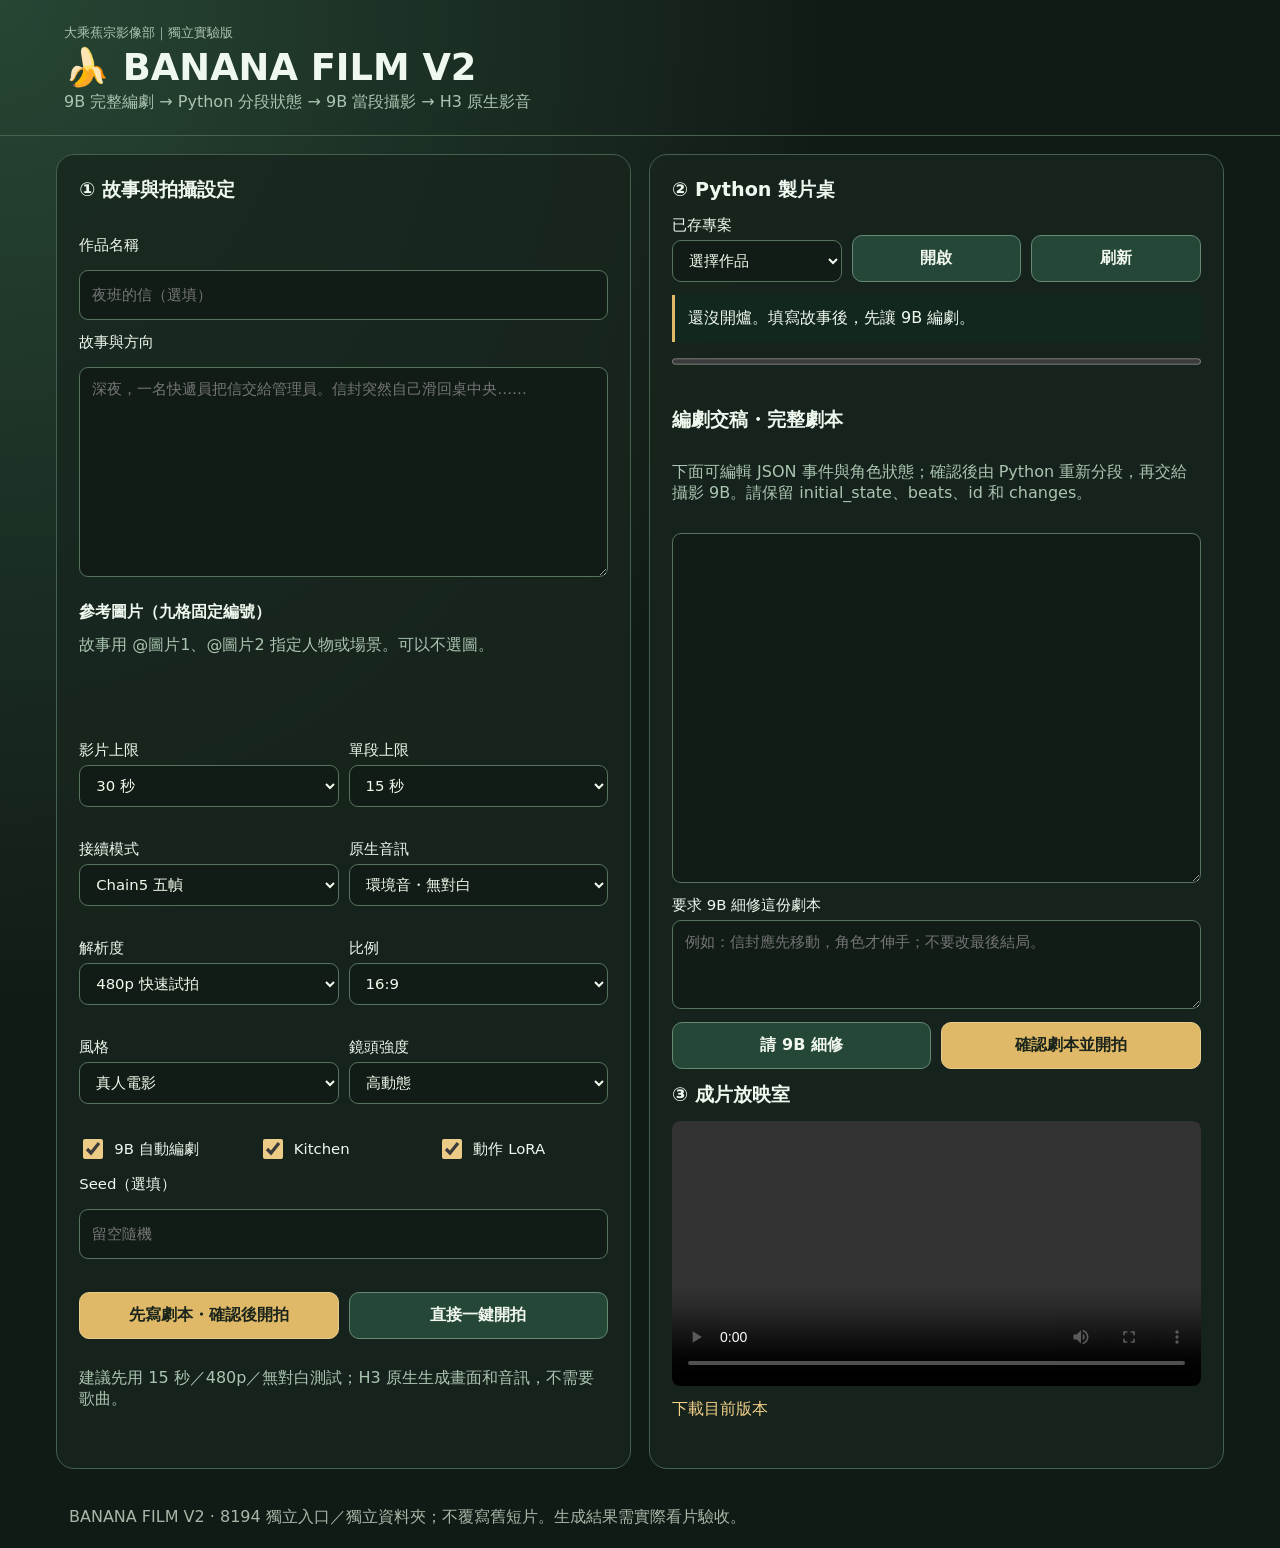
==== film_v2/web/index.html @ de1bd7c6 "feat(film-v2-public): add independent Python-owned film module film_v2/web/index.html" ====
<!doctype html>
<html lang="zh-Hant"><head><meta charset="utf-8"><meta name="viewport" content="width=device-width,initial-scale=1">
<title>BANANA FILM V2｜Python 製片所</title>
<style>
:root{font-family:system-ui,-apple-system,"Noto Sans TC",sans-serif;color-scheme:dark;background:#111b16;color:#eff8ee}*{box-sizing:border-box}
body{margin:0;background:radial-gradient(ellipse at top left,#274634 0,#111b16 46%)}
header{padding:22px 5vw;border-bottom:1px solid #48624d}h1{margin:.1em 0;font-size:clamp(1.45rem,4vw,2.3rem)}
h2{font-size:1.2rem;margin:0}h3{margin:12px 0;font-size:1rem}small,.muted{color:#abc4b1}
.wrap{max-width:1270px;margin:auto}.grid{display:grid;grid-template-columns:1fr 1fr;gap:18px;padding:18px 4vw}
.panel{background:#17251ec9;border:1px solid #45604e;padding:22px;border-radius:18px;min-width:0}
.stack{display:grid;gap:13px}.inline{display:flex;gap:10px;flex-wrap:wrap;align-items:end}.inline>*{flex:1 1 150px}
label{display:grid;gap:5px;font-size:.93rem}input,select,textarea,button{font:inherit;min-width:0}
input:not([type=file]):not([type=checkbox]),select,textarea{background:#101c15;color:#f4faed;border:1px solid #58735d;border-radius:9px;padding:10px 12px;width:100%}
textarea{resize:vertical;line-height:1.5}textarea.code{min-height:350px;font:12px/1.5 ui-monospace,Consolas,monospace}
input[type=file]{max-width:100%;font-size:11px}input[type=checkbox]{width:20px;height:20px;accent-color:#eccb87}
button{background:#dfb967;color:#1a241b;border:1px solid #e9cb8b;padding:12px 15px;border-radius:10px;font-weight:700;cursor:pointer}
button.secondary{color:#f1f7ef;background:#244738;border-color:#668972}button:disabled{opacity:.5;cursor:default}
.uploads{display:grid;grid-template-columns:repeat(3,minmax(0,1fr));gap:9px}.uploads label{padding:8px;border:1px dashed #65856d;border-radius:8px}
.check{display:flex;align-items:center;gap:8px}.status{padding:13px;border-left:3px solid #dfb967;background:#12271d;white-space:pre-wrap;overflow-wrap:anywhere}
.scene{border:1px solid #43634d;border-radius:12px;padding:12px;margin:8px 0;display:grid;gap:10px}
.scene pre{white-space:pre-wrap;overflow-wrap:anywhere;max-height:250px;overflow:auto;color:#bbe0c5}
.scene video,video.main{width:100%;max-height:370px;background:#000;border-radius:8px}
a{color:#f4d18a}progress{width:100%;height:13px}footer{padding:20px 5vw;color:#a6b7a7}
@media(max-width:850px){.grid{grid-template-columns:1fr;padding:12px}.panel{padding:16px}.uploads{grid-template-columns:repeat(2,minmax(0,1fr))}}
</style></head><body>
<header><div class="wrap"><small>大乘蕉宗影像部｜獨立實驗版</small><h1>🍌 BANANA FILM V2</h1><span class="muted">9B 完整編劇 → Python 分段狀態 → 9B 當段攝影 → H3 原生影音</span></div></header>
<main class="wrap grid">
<section class="panel stack"><h2>① 故事與拍攝設定</h2>
<label>作品名稱<input id="project" placeholder="夜班的信（選填）"></label>
<label>故事與方向<textarea id="story" rows="8" maxlength="30000" placeholder="深夜，一名快遞員把信交給管理員。信封突然自己滑回桌中央……"></textarea></label>
<div><h3>參考圖片（九格固定編號）</h3><span class="muted">故事用 @圖片1、@圖片2 指定人物或場景。可以不選圖。</span></div>
<div class="uploads" id="uploads"></div>
<div class="inline"><label>影片上限<select id="length"><option value="15">15 秒・快測</option><option value="30" selected>30 秒</option><option value="60">60 秒</option><option value="90">90 秒</option><option value="120">120 秒</option><option value="180">180 秒</option></select></label>
<label>單段上限<select id="segment"><option value="6">6 秒</option><option value="10">10 秒</option><option value="15" selected>15 秒</option></select></label></div>
<div class="inline"><label>接續模式<select id="mode"><option value="chain5" selected>Chain5 五幀</option><option value="chain">單張末幀</option><option value="independent">獨立片段</option></select></label><label>原生音訊<select id="sound"><option value="ambient">環境音・無對白</option><option value="dialogue">依故事生成對白</option></select></label></div>
<div class="inline"><label>解析度<select id="resolution"><option value="480p" selected>480p 快速試拍</option><option value="720p">720p 高畫質</option></select></label><label>比例<select id="aspect"><option>16:9</option><option>9:16</option><option>4:5</option><option>1:1</option></select></label></div>
<div class="inline"><label>風格<select id="style"><option>真人電影</option><option>動畫</option><option>特攝</option><option>依故事決定</option></select></label><label>鏡頭強度<select id="intensity"><option value="normal">自然</option><option value="high" selected>高動態</option><option value="extreme">電影爆發</option></select></label></div>
<div class="inline"><label class="check"><input type="checkbox" id="auto" checked> 9B 自動編劇</label><label class="check"><input type="checkbox" id="kitchen" checked> Kitchen</label><label class="check"><input type="checkbox" id="motion" checked> 動作 LoRA</label></div>
<label>Seed（選填）<input id="seed" inputmode="numeric" placeholder="留空隨機"></label>
<div class="inline"><button id="draft">先寫劇本・確認後開拍</button><button id="direct" class="secondary">直接一鍵開拍</button></div>
<p class="muted">建議先用 15 秒／480p／無對白測試；H3 原生生成畫面和音訊，不需要歌曲。</p>
</section>
<section class="panel stack">
<h2>② Python 製片桌</h2><div class="inline"><label>已存專案<select id="projects"><option value="">選擇作品</option></select></label><button id="load" class="secondary">開啟</button><button id="refresh" class="secondary">刷新</button></div>
<div id="status" class="status">還沒開爐。填寫故事後，先讓 9B 編劇。</div>
<progress id="progress" max="1" value="0"></progress><small id="progress-label"></small>
<div class="inline"><button id="resume" class="secondary" hidden>失敗續跑</button><button id="stop" class="secondary" hidden>本段後停機</button></div>
<section id="review" class="stack" hidden><h2>編劇交稿・完整劇本</h2>
<p class="muted">下面可編輯 JSON 事件與角色狀態；確認後由 Python 重新分段，再交給攝影 9B。請保留 initial_state、beats、id 和 changes。</p>
<textarea id="script" class="code" spellcheck="false"></textarea>
<label>要求 9B 細修這份劇本<textarea id="instruction" rows="3" placeholder="例如：信封應先移動，角色才伸手；不要改最後結局。"></textarea></label>
<div class="inline"><button id="revise" class="secondary">請 9B 細修</button><button id="approve">確認劇本並開拍</button></div></section>
<section id="movie" class="stack" hidden><h2>③ 成片放映室</h2>
<video id="video" class="main" controls playsinline></video><a id="download" target="_blank">下載目前版本</a><div id="versions"></div></section>
<div id="clips" class="stack"></div>
</section></main>
<footer class="wrap">BANANA FILM V2 · 8194 獨立入口／獨立資料夾；不覆寫舊短片。生成結果需實際看片驗收。</footer>
<script src="/app.js"></script>
</body></html>
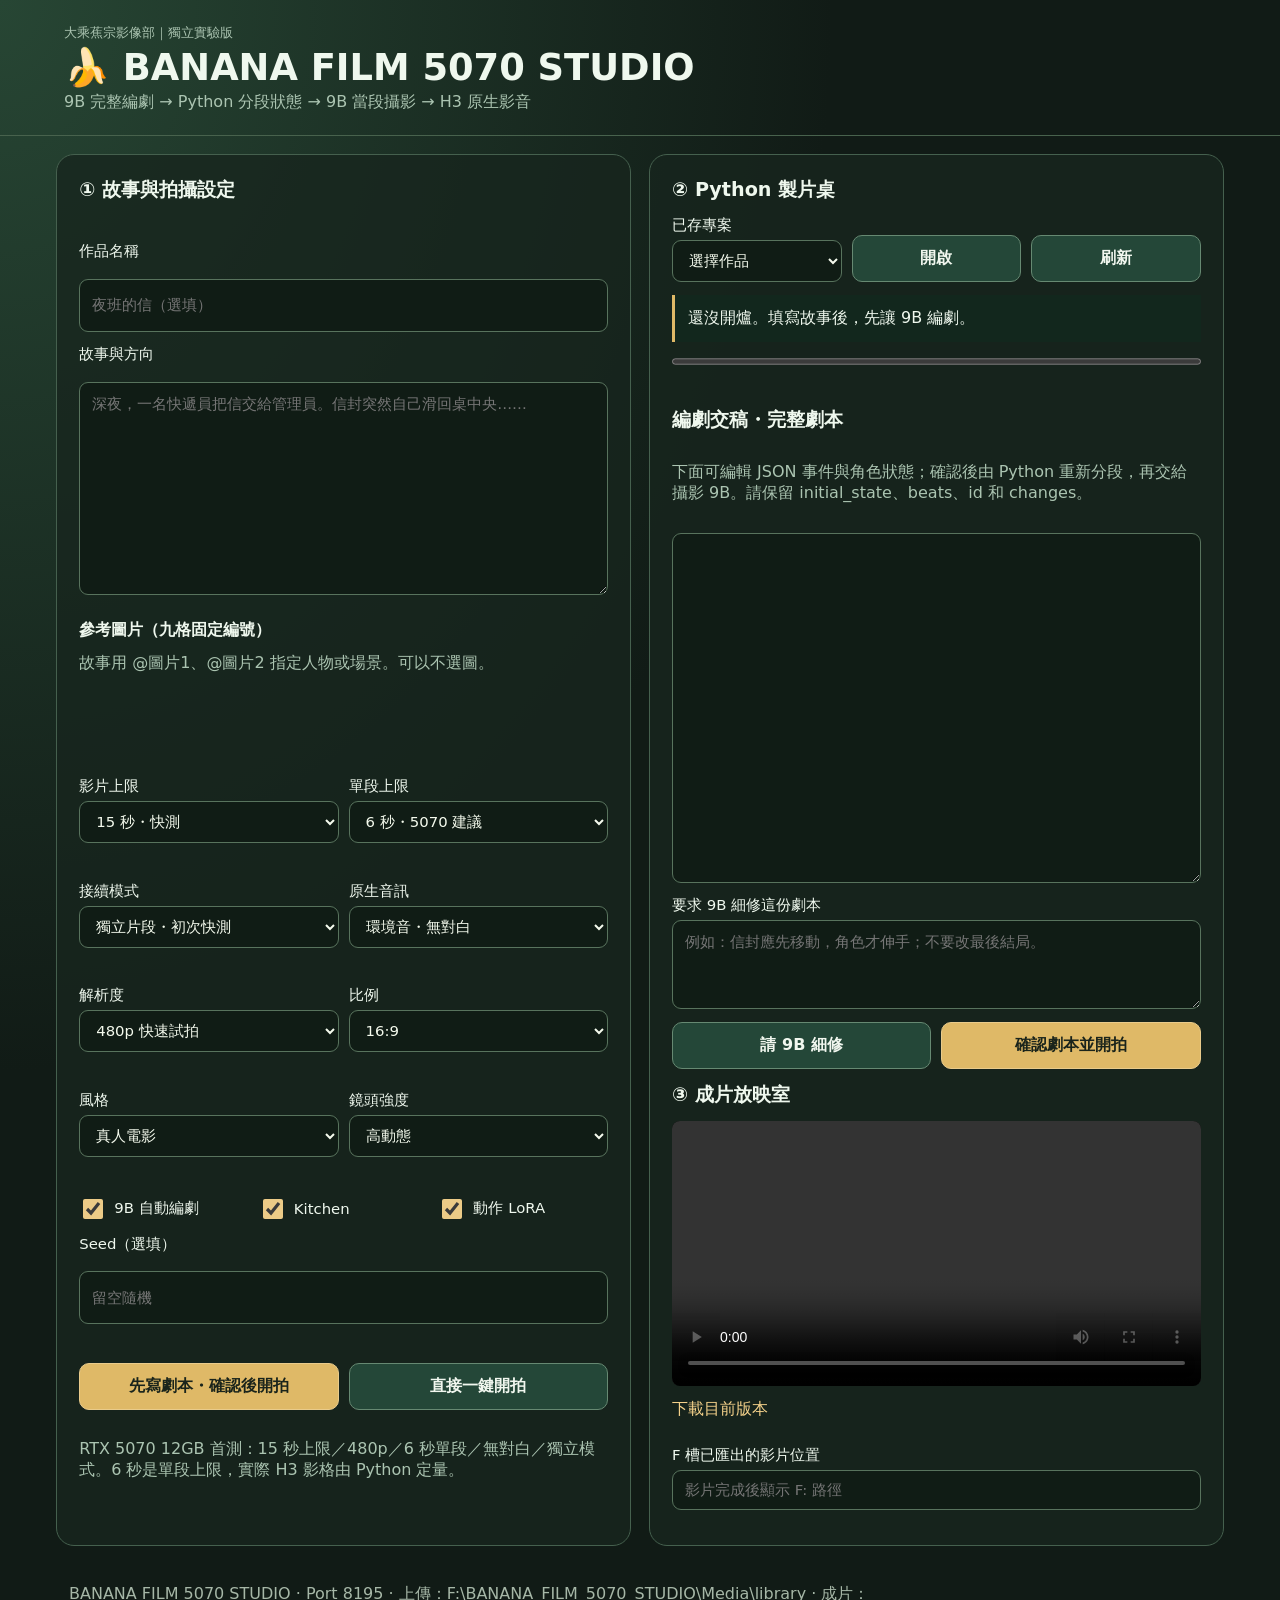
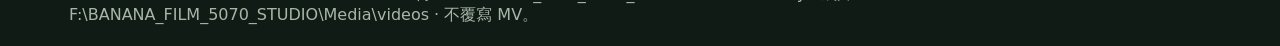
==== commit e4354f57: "feat(local-5070): 480p/6-second safe defaults and visible F-drive video export path" ====
--- a/film_v2/web/index.html
+++ b/film_v2/web/index.html
@@ -1,6 +1,6 @@
 <!doctype html>
 <html lang="zh-Hant"><head><meta charset="utf-8"><meta name="viewport" content="width=device-width,initial-scale=1">
-<title>BANANA FILM V2｜Python 製片所</title>
+<title>BANANA FILM 5070 STUDIO｜Python 一鍵短片</title>
 <style>
 :root{font-family:system-ui,-apple-system,"Noto Sans TC",sans-serif;color-scheme:dark;background:#111b16;color:#eff8ee}*{box-sizing:border-box}
 body{margin:0;background:radial-gradient(ellipse at top left,#274634 0,#111b16 46%)}
@@ -23,22 +23,22 @@
 a{color:#f4d18a}progress{width:100%;height:13px}footer{padding:20px 5vw;color:#a6b7a7}
 @media(max-width:850px){.grid{grid-template-columns:1fr;padding:12px}.panel{padding:16px}.uploads{grid-template-columns:repeat(2,minmax(0,1fr))}}
 </style></head><body>
-<header><div class="wrap"><small>大乘蕉宗影像部｜獨立實驗版</small><h1>🍌 BANANA FILM V2</h1><span class="muted">9B 完整編劇 → Python 分段狀態 → 9B 當段攝影 → H3 原生影音</span></div></header>
+<header><div class="wrap"><small>大乘蕉宗影像部｜獨立實驗版</small><h1>🍌 BANANA FILM 5070 STUDIO</h1><span class="muted">9B 完整編劇 → Python 分段狀態 → 9B 當段攝影 → H3 原生影音</span></div></header>
 <main class="wrap grid">
 <section class="panel stack"><h2>① 故事與拍攝設定</h2>
 <label>作品名稱<input id="project" placeholder="夜班的信（選填）"></label>
 <label>故事與方向<textarea id="story" rows="8" maxlength="30000" placeholder="深夜，一名快遞員把信交給管理員。信封突然自己滑回桌中央……"></textarea></label>
 <div><h3>參考圖片（九格固定編號）</h3><span class="muted">故事用 @圖片1、@圖片2 指定人物或場景。可以不選圖。</span></div>
 <div class="uploads" id="uploads"></div>
-<div class="inline"><label>影片上限<select id="length"><option value="15">15 秒・快測</option><option value="30" selected>30 秒</option><option value="60">60 秒</option><option value="90">90 秒</option><option value="120">120 秒</option><option value="180">180 秒</option></select></label>
-<label>單段上限<select id="segment"><option value="6">6 秒</option><option value="10">10 秒</option><option value="15" selected>15 秒</option></select></label></div>
-<div class="inline"><label>接續模式<select id="mode"><option value="chain5" selected>Chain5 五幀</option><option value="chain">單張末幀</option><option value="independent">獨立片段</option></select></label><label>原生音訊<select id="sound"><option value="ambient">環境音・無對白</option><option value="dialogue">依故事生成對白</option></select></label></div>
+<div class="inline"><label>影片上限<select id="length"><option value="15" selected>15 秒・快測</option><option value="30">30 秒</option><option value="60">60 秒</option><option value="90">90 秒</option><option value="120">120 秒</option><option value="180">180 秒</option></select></label>
+<label>單段上限<select id="segment"><option value="6" selected>6 秒・5070 建議</option><option value="10">10 秒</option><option value="15">15 秒</option></select></label></div>
+<div class="inline"><label>接續模式<select id="mode"><option value="chain5">Chain5 五幀</option><option value="chain">單張末幀</option><option value="independent" selected>獨立片段・初次快測</option></select></label><label>原生音訊<select id="sound"><option value="ambient">環境音・無對白</option><option value="dialogue">依故事生成對白</option></select></label></div>
 <div class="inline"><label>解析度<select id="resolution"><option value="480p" selected>480p 快速試拍</option><option value="720p">720p 高畫質</option></select></label><label>比例<select id="aspect"><option>16:9</option><option>9:16</option><option>4:5</option><option>1:1</option></select></label></div>
 <div class="inline"><label>風格<select id="style"><option>真人電影</option><option>動畫</option><option>特攝</option><option>依故事決定</option></select></label><label>鏡頭強度<select id="intensity"><option value="normal">自然</option><option value="high" selected>高動態</option><option value="extreme">電影爆發</option></select></label></div>
 <div class="inline"><label class="check"><input type="checkbox" id="auto" checked> 9B 自動編劇</label><label class="check"><input type="checkbox" id="kitchen" checked> Kitchen</label><label class="check"><input type="checkbox" id="motion" checked> 動作 LoRA</label></div>
 <label>Seed（選填）<input id="seed" inputmode="numeric" placeholder="留空隨機"></label>
 <div class="inline"><button id="draft">先寫劇本・確認後開拍</button><button id="direct" class="secondary">直接一鍵開拍</button></div>
-<p class="muted">建議先用 15 秒／480p／無對白測試；H3 原生生成畫面和音訊，不需要歌曲。</p>
+<p class="muted">RTX 5070 12GB 首測：15 秒上限／480p／6 秒單段／無對白／獨立模式。6 秒是單段上限，實際 H3 影格由 Python 定量。</p>
 </section>
 <section class="panel stack">
 <h2>② Python 製片桌</h2><div class="inline"><label>已存專案<select id="projects"><option value="">選擇作品</option></select></label><button id="load" class="secondary">開啟</button><button id="refresh" class="secondary">刷新</button></div>
@@ -51,9 +51,9 @@
 <label>要求 9B 細修這份劇本<textarea id="instruction" rows="3" placeholder="例如：信封應先移動，角色才伸手；不要改最後結局。"></textarea></label>
 <div class="inline"><button id="revise" class="secondary">請 9B 細修</button><button id="approve">確認劇本並開拍</button></div></section>
 <section id="movie" class="stack" hidden><h2>③ 成片放映室</h2>
-<video id="video" class="main" controls playsinline></video><a id="download" target="_blank">下載目前版本</a><div id="versions"></div></section>
+<video id="video" class="main" controls playsinline></video><a id="download" target="_blank">下載目前版本</a><div id="versions"></div><label>F 槽已匯出的影片位置<input id="output-video-path" readonly placeholder="影片完成後顯示 F: 路徑"></label></section>
 <div id="clips" class="stack"></div>
 </section></main>
-<footer class="wrap">BANANA FILM V2 · 8194 獨立入口／獨立資料夾；不覆寫舊短片。生成結果需實際看片驗收。</footer>
+<footer class="wrap">BANANA FILM 5070 STUDIO · Port 8195 · 上傳：F:\BANANA_FILM_5070_STUDIO\Media\library · 成片：F:\BANANA_FILM_5070_STUDIO\Media\videos · 不覆寫 MV。</footer>
 <script src="/app.js"></script>
 </body></html>
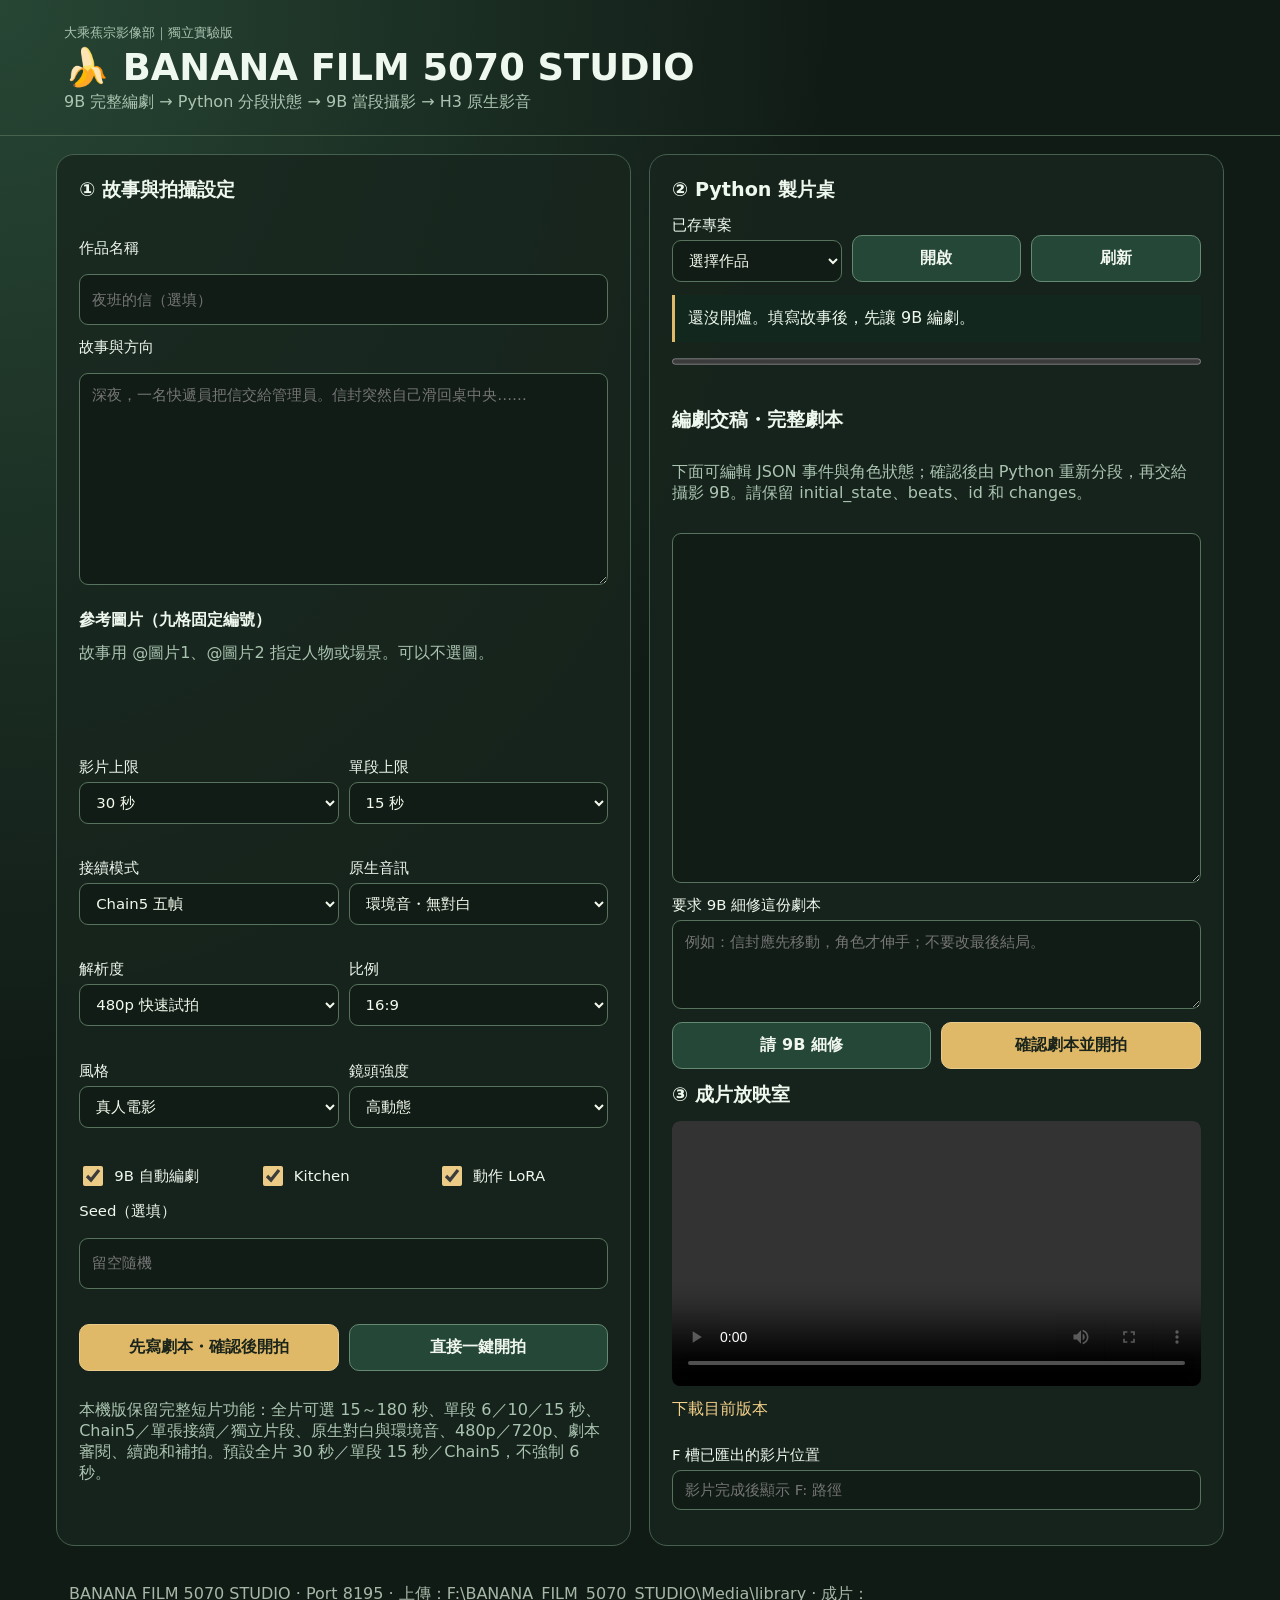
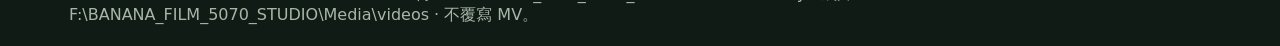
==== commit 12612d6f: "fix(local-5070): restore full Film V2 defaults (30s film, 15s clips, Chain5), keep all modes optiona" ====
--- a/film_v2/web/index.html
+++ b/film_v2/web/index.html
@@ -30,15 +30,15 @@
 <label>故事與方向<textarea id="story" rows="8" maxlength="30000" placeholder="深夜，一名快遞員把信交給管理員。信封突然自己滑回桌中央……"></textarea></label>
 <div><h3>參考圖片（九格固定編號）</h3><span class="muted">故事用 @圖片1、@圖片2 指定人物或場景。可以不選圖。</span></div>
 <div class="uploads" id="uploads"></div>
-<div class="inline"><label>影片上限<select id="length"><option value="15" selected>15 秒・快測</option><option value="30">30 秒</option><option value="60">60 秒</option><option value="90">90 秒</option><option value="120">120 秒</option><option value="180">180 秒</option></select></label>
-<label>單段上限<select id="segment"><option value="6" selected>6 秒・5070 建議</option><option value="10">10 秒</option><option value="15">15 秒</option></select></label></div>
-<div class="inline"><label>接續模式<select id="mode"><option value="chain5">Chain5 五幀</option><option value="chain">單張末幀</option><option value="independent" selected>獨立片段・初次快測</option></select></label><label>原生音訊<select id="sound"><option value="ambient">環境音・無對白</option><option value="dialogue">依故事生成對白</option></select></label></div>
+<div class="inline"><label>影片上限<select id="length"><option value="15">15 秒</option><option value="30" selected>30 秒</option><option value="60">60 秒</option><option value="90">90 秒</option><option value="120">120 秒</option><option value="180">180 秒</option></select></label>
+<label>單段上限<select id="segment"><option value="6">6 秒</option><option value="10">10 秒</option><option value="15" selected>15 秒</option></select></label></div>
+<div class="inline"><label>接續模式<select id="mode"><option value="chain5" selected>Chain5 五幀</option><option value="chain">單張末幀</option><option value="independent">獨立片段</option></select></label><label>原生音訊<select id="sound"><option value="ambient">環境音・無對白</option><option value="dialogue">依故事生成對白</option></select></label></div>
 <div class="inline"><label>解析度<select id="resolution"><option value="480p" selected>480p 快速試拍</option><option value="720p">720p 高畫質</option></select></label><label>比例<select id="aspect"><option>16:9</option><option>9:16</option><option>4:5</option><option>1:1</option></select></label></div>
 <div class="inline"><label>風格<select id="style"><option>真人電影</option><option>動畫</option><option>特攝</option><option>依故事決定</option></select></label><label>鏡頭強度<select id="intensity"><option value="normal">自然</option><option value="high" selected>高動態</option><option value="extreme">電影爆發</option></select></label></div>
 <div class="inline"><label class="check"><input type="checkbox" id="auto" checked> 9B 自動編劇</label><label class="check"><input type="checkbox" id="kitchen" checked> Kitchen</label><label class="check"><input type="checkbox" id="motion" checked> 動作 LoRA</label></div>
 <label>Seed（選填）<input id="seed" inputmode="numeric" placeholder="留空隨機"></label>
 <div class="inline"><button id="draft">先寫劇本・確認後開拍</button><button id="direct" class="secondary">直接一鍵開拍</button></div>
-<p class="muted">RTX 5070 12GB 首測：15 秒上限／480p／6 秒單段／無對白／獨立模式。6 秒是單段上限，實際 H3 影格由 Python 定量。</p>
+<p class="muted">本機版保留完整短片功能：全片可選 15～180 秒、單段 6／10／15 秒、Chain5／單張接續／獨立片段、原生對白與環境音、480p／720p、劇本審閱、續跑和補拍。預設全片 30 秒／單段 15 秒／Chain5，不強制 6 秒。</p>
 </section>
 <section class="panel stack">
 <h2>② Python 製片桌</h2><div class="inline"><label>已存專案<select id="projects"><option value="">選擇作品</option></select></label><button id="load" class="secondary">開啟</button><button id="refresh" class="secondary">刷新</button></div>
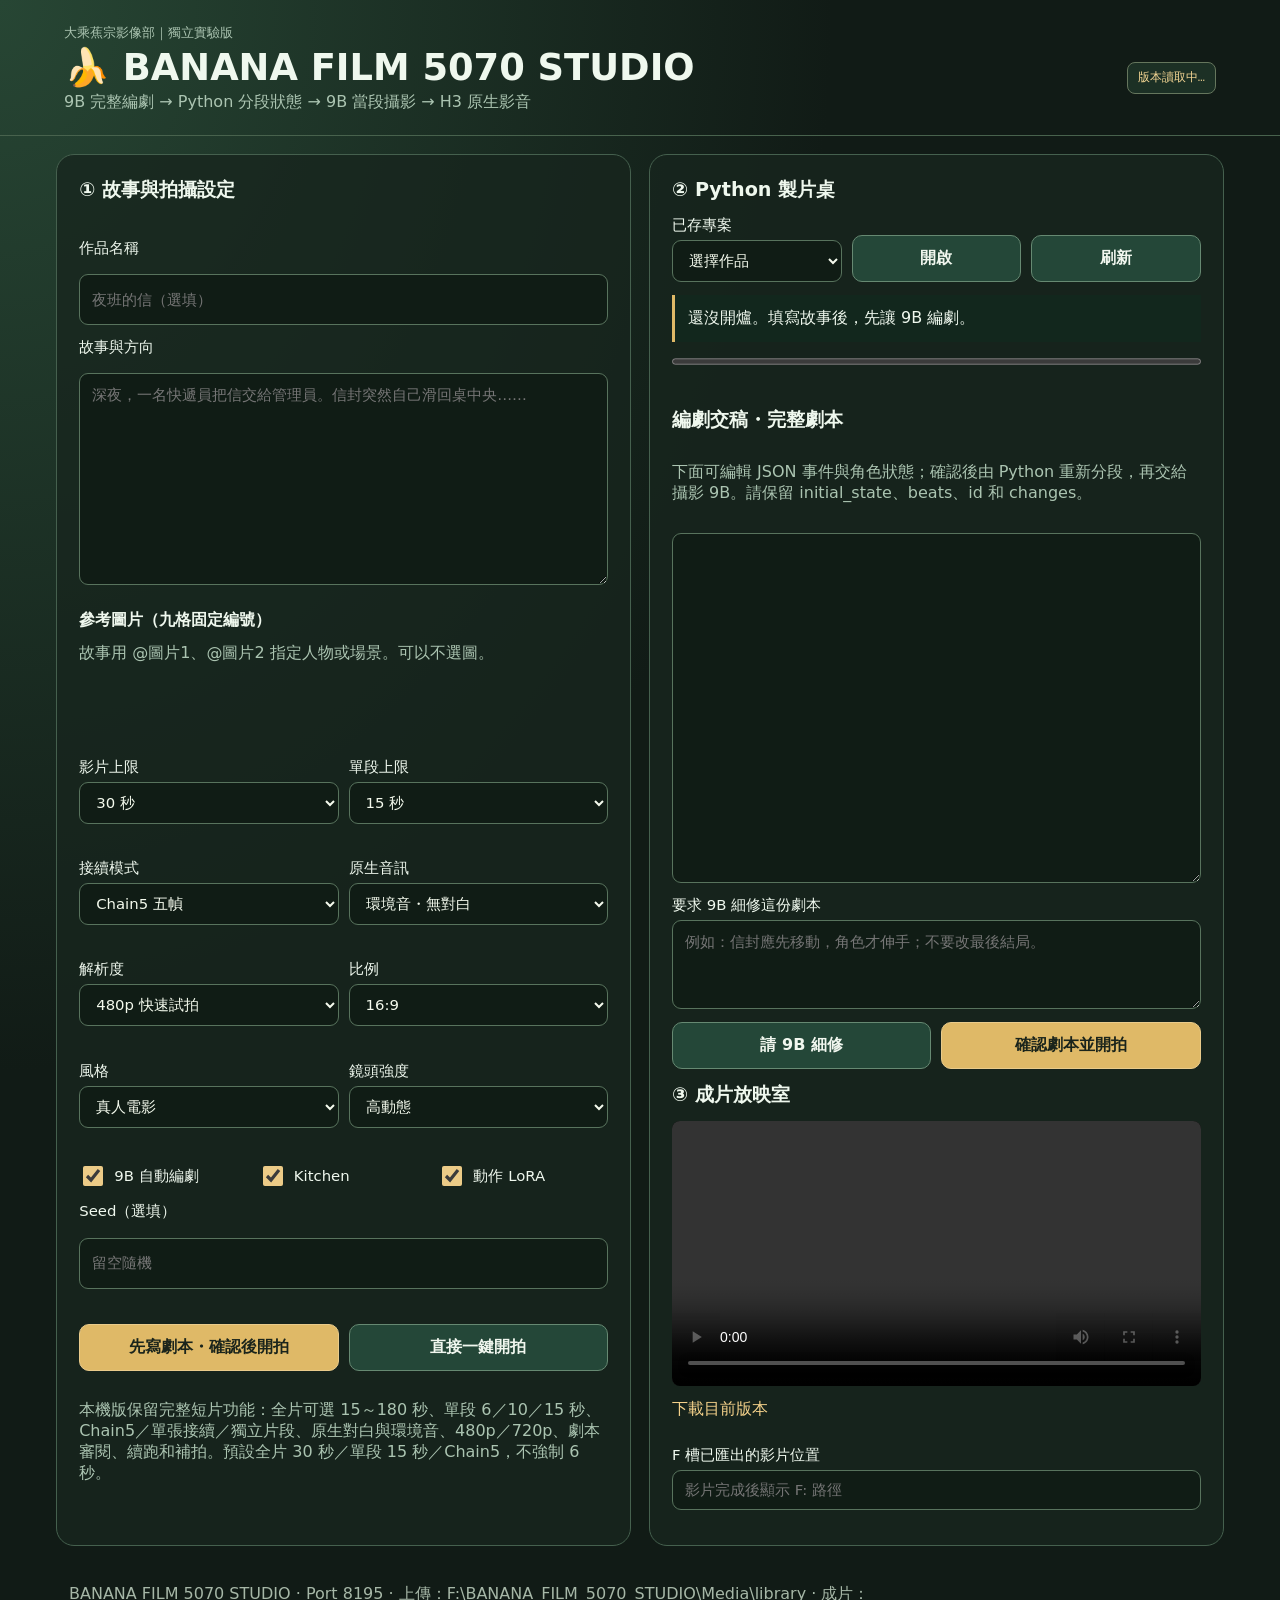
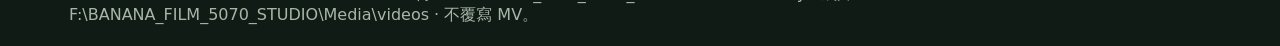
==== commit 1b685635: "feat(film5070): display active Git branch and commit in Studio header like V4" ====
--- a/film_v2/web/index.html
+++ b/film_v2/web/index.html
@@ -6,7 +6,7 @@
 body{margin:0;background:radial-gradient(ellipse at top left,#274634 0,#111b16 46%)}
 header{padding:22px 5vw;border-bottom:1px solid #48624d}h1{margin:.1em 0;font-size:clamp(1.45rem,4vw,2.3rem)}
 h2{font-size:1.2rem;margin:0}h3{margin:12px 0;font-size:1rem}small,.muted{color:#abc4b1}
-.wrap{max-width:1270px;margin:auto}.grid{display:grid;grid-template-columns:1fr 1fr;gap:18px;padding:18px 4vw}
+.build-header{display:flex;align-items:center;justify-content:space-between;gap:12px;flex-wrap:wrap}.build-info{font:12px/1.5 ui-monospace,Consolas,monospace;color:#f3d593;border:1px solid #65765d;background:#1c3025;border-radius:8px;padding:6px 10px;white-space:nowrap}.wrap{max-width:1270px;margin:auto}.grid{display:grid;grid-template-columns:1fr 1fr;gap:18px;padding:18px 4vw}
 .panel{background:#17251ec9;border:1px solid #45604e;padding:22px;border-radius:18px;min-width:0}
 .stack{display:grid;gap:13px}.inline{display:flex;gap:10px;flex-wrap:wrap;align-items:end}.inline>*{flex:1 1 150px}
 label{display:grid;gap:5px;font-size:.93rem}input,select,textarea,button{font:inherit;min-width:0}
@@ -23,7 +23,7 @@
 a{color:#f4d18a}progress{width:100%;height:13px}footer{padding:20px 5vw;color:#a6b7a7}
 @media(max-width:850px){.grid{grid-template-columns:1fr;padding:12px}.panel{padding:16px}.uploads{grid-template-columns:repeat(2,minmax(0,1fr))}}
 </style></head><body>
-<header><div class="wrap"><small>大乘蕉宗影像部｜獨立實驗版</small><h1>🍌 BANANA FILM 5070 STUDIO</h1><span class="muted">9B 完整編劇 → Python 分段狀態 → 9B 當段攝影 → H3 原生影音</span></div></header>
+<header><div class="wrap"><small>大乘蕉宗影像部｜獨立實驗版</small><div class="build-header"><div><h1>🍌 BANANA FILM 5070 STUDIO</h1><span class="muted">9B 完整編劇 → Python 分段狀態 → 9B 當段攝影 → H3 原生影音</span></div><span id="build-info" class="build-info" role="status" aria-label="目前執行中的程式版本" title="由本機服務讀取 Git 分支及 Commit">版本讀取中…</span></div></div></header>
 <main class="wrap grid">
 <section class="panel stack"><h2>① 故事與拍攝設定</h2>
 <label>作品名稱<input id="project" placeholder="夜班的信（選填）"></label>
